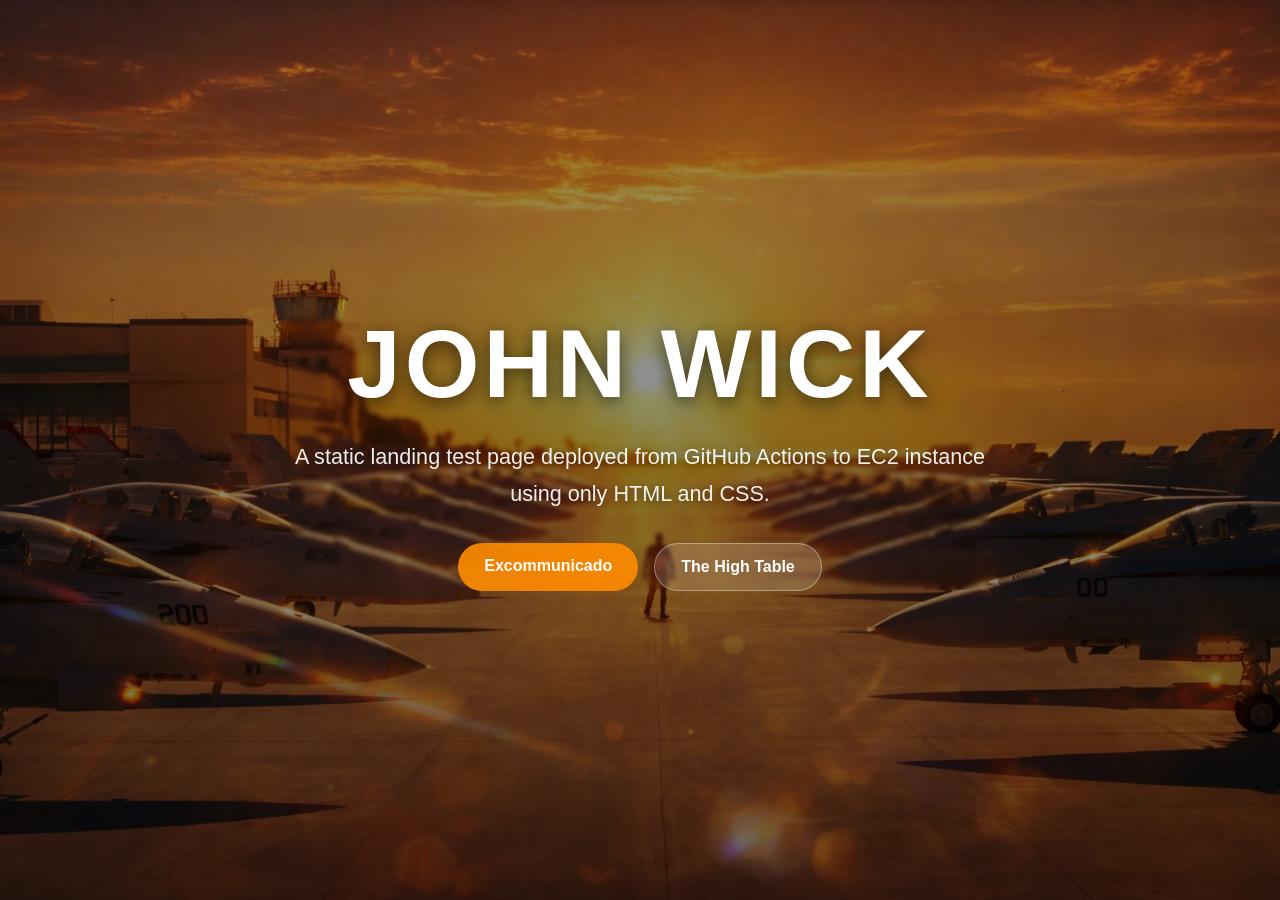
==== Top-gun/index.html @ e3bbd0b1 "Updated index.html in Testing To verify the workflow_run" ====
<!DOCTYPE html> 
<html lang="en"> 
<head>
  <meta charset="UTF-8" />
  <meta name="viewport" content="width=device-width, initial-scale=1.0" />
  <title>Baba Yaga</title>
  <link rel="stylesheet" href="style.css" />
</head>
<body> 
  <div class="overlay"></div>

  <main class="hero">
    <div class="content">
      <h1 class="title">John Wick</h1>
      <p class="subtitle">
          A static landing test page deployed from GitHub
        Actions to EC2 instance using only HTML and CSS.
      </p>

      <div class="actions">
        <a href="#" class="btn primary">Excommunicado</a>
        <a href="#" class="btn secondary">The High Table</a>
      </div>
    </div>
  </main>
</body>
</html>
---- Top-gun/style.css ----
* {
  margin: 0;
  padding: 0;
  box-sizing: border-box;
}

html, body {
  height: 100%;
  font-family: Arial, Helvetica, sans-serif;
}

body {
  position: relative;
  min-height: 100vh;
  background: url("assets/JW.jpg") center center / cover no-repeat fixed;
  color: white;
  overflow: hidden;
}

.overlay {
  position: absolute;
  inset: 0;
  background: linear-gradient(
    to bottom,
    rgba(0, 0, 0, 0.35),
    rgba(0, 0, 0, 0.55)
  );
  z-index: 1;
}

.hero {
  position: relative;
  z-index: 2;
  min-height: 100vh;
  display: flex;
  align-items: center;
  justify-content: center;
  padding: 40px;
}

.content {
  max-width: 900px;
  text-align: center;
  backdrop-filter: blur(2px);
}

.title {
  font-size: clamp(3rem, 8vw, 6rem);
  font-weight: 800;
  letter-spacing: 4px;
  text-transform: uppercase;
  margin-bottom: 20px;
  text-shadow: 0 4px 18px rgba(0, 0, 0, 0.6);
  animation: floatTitle 3.5s ease-in-out infinite;
}

.subtitle {
  max-width: 700px;
  margin: 0 auto 30px;
  font-size: clamp(1rem, 2vw, 1.35rem);
  line-height: 1.7;
  color: rgba(255, 255, 255, 0.92);
  text-shadow: 0 2px 10px rgba(0, 0, 0, 0.5);
}

.actions {
  display: flex;
  justify-content: center;
  gap: 16px;
  flex-wrap: wrap;
}

.btn {
  display: inline-block;
  padding: 14px 26px;
  border-radius: 999px;
  text-decoration: none;
  font-weight: 700;
  transition: transform 0.25s ease, opacity 0.25s ease, background 0.25s ease;
}

.btn:hover {
  transform: translateY(-2px);
}

.primary {
  background: rgba(255, 140, 0, 0.9);
  color: white;
}

.secondary {
  background: rgba(255, 255, 255, 0.15);
  color: white;
  border: 1px solid rgba(255, 255, 255, 0.35);
}

@keyframes floatTitle {
  0%   { transform: translateY(0px); }
  50%  { transform: translateY(-6px); }
  100% { transform: translateY(0px); }
}

@media (max-width: 768px) {
  body {
    background-attachment: scroll;
  }

  .content {
    padding: 0 10px;
  }

  .actions {
    flex-direction: column;
    align-items: center;
  }

  .btn {
    width: 220px;
    text-align: center;
  }
}
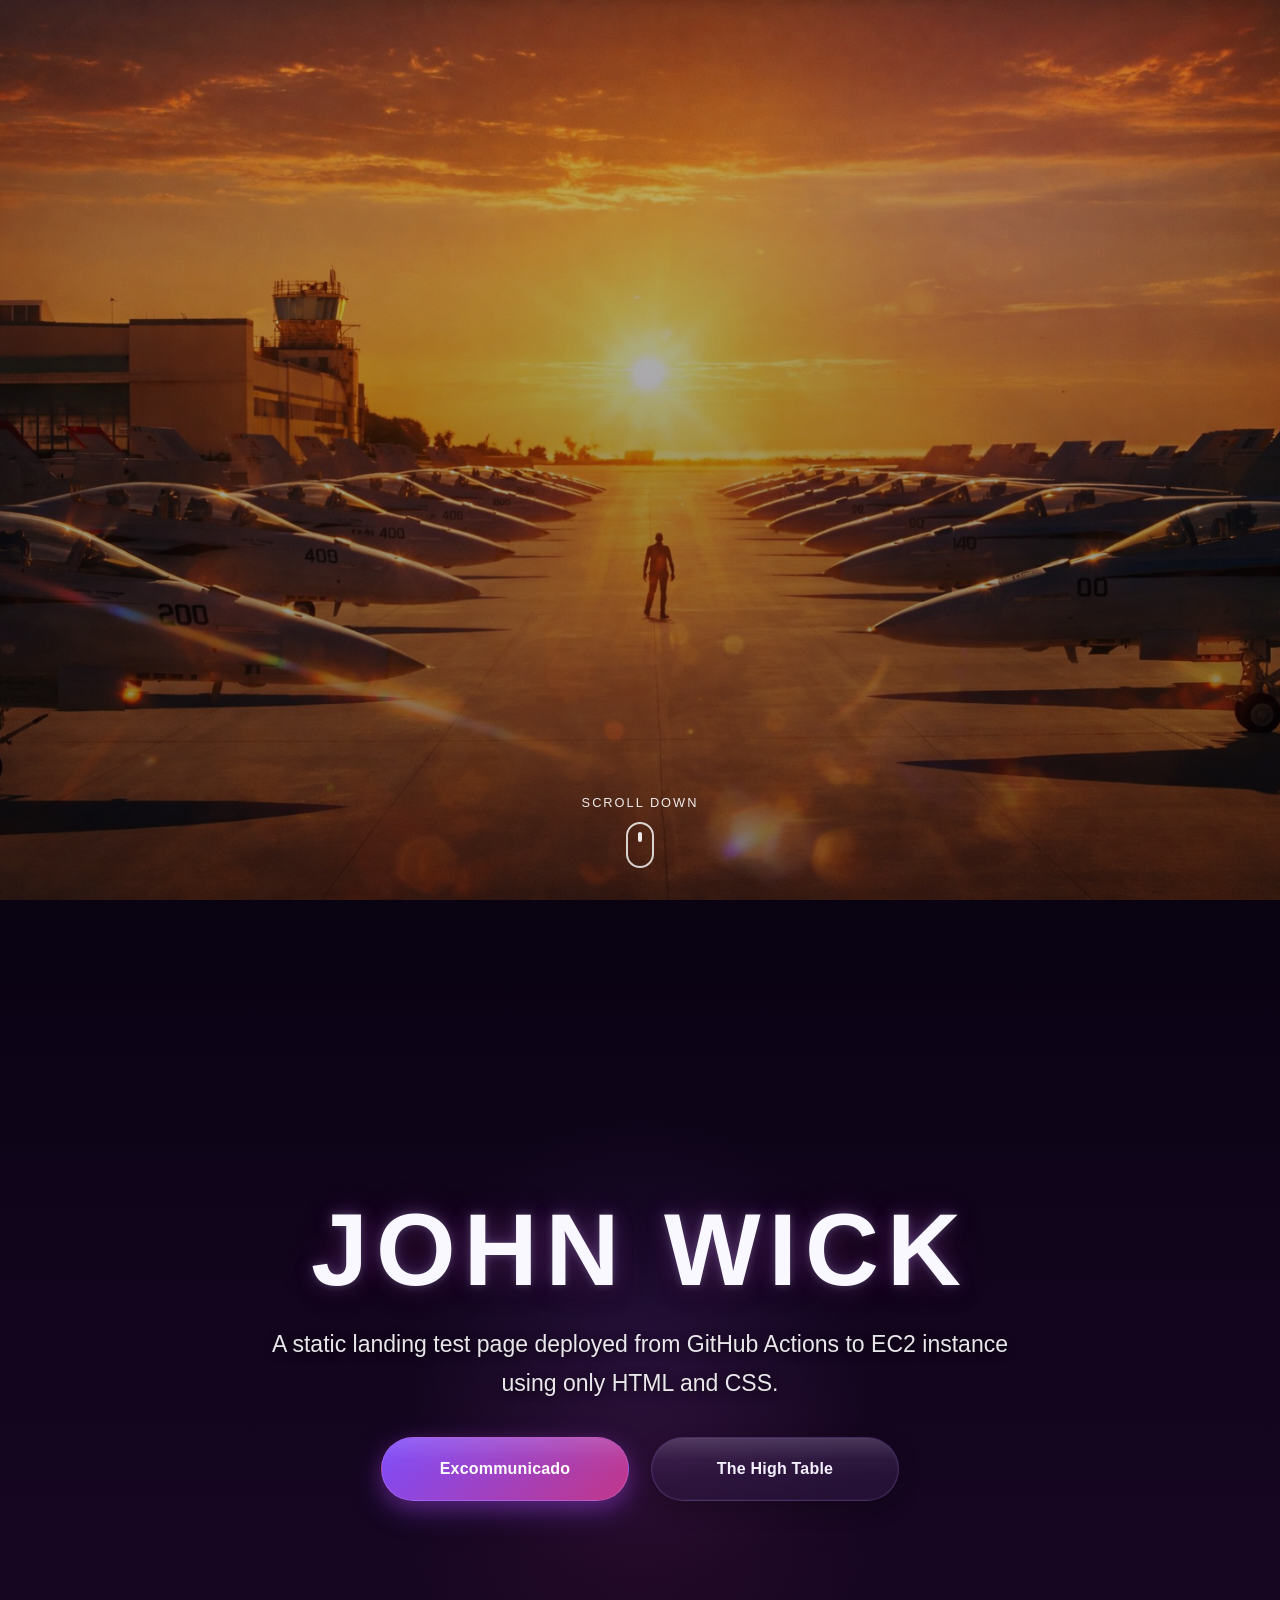
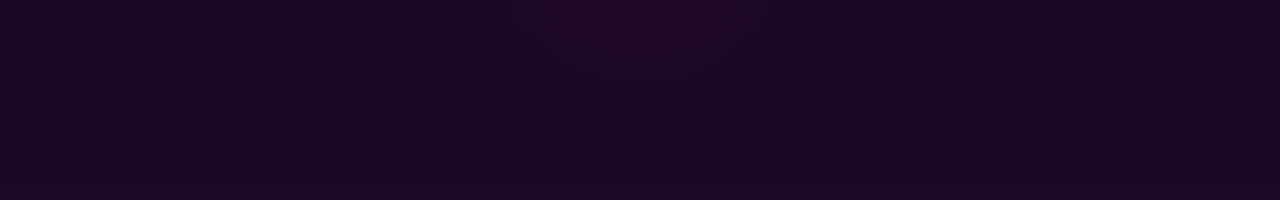
==== commit 7f6242d5: "Merge pull request #1 from ReubenSukumar/Test-Feature Adding features to the deployment branch" ====
--- a/Top-gun/index.html
+++ b/Top-gun/index.html
@@ -1,27 +1,36 @@
 <!DOCTYPE html> 
-<html lang="en"> 
+<html lang="en">
 <head>
-  <meta charset="UTF-8" />
+  <meta charset="UTF-8" /> 
   <meta name="viewport" content="width=device-width, initial-scale=1.0" />
-  <title>Baba Yaga</title>
+  <title>John Wick Landing Page</title>
   <link rel="stylesheet" href="style.css" />
 </head>
-<body> 
-  <div class="overlay"></div>
+<body>
+  <section class="hero-image">
+    <div class="hero-overlay"></div>
 
-  <main class="hero">
+    <div class="scroll-indicator">
+      <span>Scroll Down</span>
+      <div class="mouse">
+        <div class="wheel"></div>
+      </div>
+    </div>
+  </section>
+
+  <section class="hero-content">
     <div class="content">
       <h1 class="title">John Wick</h1>
       <p class="subtitle">
-          A static landing test page deployed from GitHub
-        Actions to EC2 instance using only HTML and CSS.
+        A static landing test page deployed from GitHub Actions to EC2 instance
+        using only HTML and CSS.
       </p>
 
       <div class="actions">
-        <a href="#" class="btn primary">Excommunicado</a>
-        <a href="#" class="btn secondary">The High Table</a>
+        <a href="excommunicado.html" class="btn primary">Excommunicado</a>
+        <a href="high-table.html" class="btn secondary">The High Table</a>
       </div>
     </div>
-  </main>
+  </section>
 </body>
 </html>
--- a/Top-gun/style.css
+++ b/Top-gun/style.css
@@ -1,121 +1,318 @@
+/* Reset */
 * {
   margin: 0;
   padding: 0;
   box-sizing: border-box;
 }
 
-html, body {
-  height: 100%;
+html {
+  scroll-behavior: smooth;
+}
+
+body {
   font-family: Arial, Helvetica, sans-serif;
-}
-
-body {
+  background: #090312;
+  color: #ffffff;
+  overflow-x: hidden;
+}
+
+/* First screen: image only */
+.hero-image {
   position: relative;
   min-height: 100vh;
-  background: url("assets/JW.jpg") center center / cover no-repeat fixed;
-  color: white;
-  overflow: hidden;
-}
-
-.overlay {
+  background:
+    linear-gradient(rgba(7, 2, 15, 0.12), rgba(7, 2, 15, 0.28)),
+    url("assets/JW.jpg") no-repeat center center/cover;
+  display: flex;
+  align-items: flex-end;
+  justify-content: center;
+}
+
+/* Soft overlay to preserve image visibility */
+.hero-overlay {
   position: absolute;
   inset: 0;
-  background: linear-gradient(
-    to bottom,
-    rgba(0, 0, 0, 0.35),
-    rgba(0, 0, 0, 0.55)
-  );
-  z-index: 1;
-}
-
-.hero {
+  background:
+    linear-gradient(to bottom, rgba(0, 0, 0, 0.08), rgba(0, 0, 0, 0.32)),
+    radial-gradient(circle at 78% 26%, rgba(120, 70, 255, 0.12), transparent 28%),
+    radial-gradient(circle at 50% 70%, rgba(255, 80, 50, 0.10), transparent 30%);
+  pointer-events: none;
+}
+
+/* Scroll indicator */
+.scroll-indicator {
   position: relative;
   z-index: 2;
+  margin-bottom: 32px;
+  display: flex;
+  flex-direction: column;
+  align-items: center;
+  gap: 12px;
+  color: rgba(255, 255, 255, 0.9);
+  letter-spacing: 2px;
+  font-size: 0.8rem;
+  text-transform: uppercase;
+  animation: fadeIndicator 2s ease-in-out infinite;
+}
+
+.mouse {
+  width: 28px;
+  height: 46px;
+  border: 2px solid rgba(255, 255, 255, 0.8);
+  border-radius: 20px;
+  position: relative;
+}
+
+.wheel {
+  width: 4px;
+  height: 10px;
+  background: rgba(255, 255, 255, 0.9);
+  border-radius: 10px;
+  position: absolute;
+  top: 8px;
+  left: 50%;
+  transform: translateX(-50%);
+  animation: wheelMove 1.6s ease-in-out infinite;
+}
+
+/* Second screen: revealed content */
+.hero-content {
   min-height: 100vh;
   display: flex;
   align-items: center;
   justify-content: center;
-  padding: 40px;
+  text-align: center;
+  padding: 60px 20px;
+  background:
+    linear-gradient(to bottom, #090312 0%, #12051d 45%, #1b0726 100%);
+  position: relative;
+}
+
+.hero-content::before {
+  content: "";
+  position: absolute;
+  inset: 0;
+  background:
+    radial-gradient(circle at center, rgba(140, 90, 255, 0.10), transparent 30%),
+    radial-gradient(circle at center 65%, rgba(220, 60, 120, 0.08), transparent 28%);
+  pointer-events: none;
 }
 
 .content {
-  max-width: 900px;
-  text-align: center;
-  backdrop-filter: blur(2px);
-}
-
+  position: relative;
+  z-index: 1;
+  max-width: 950px;
+  padding: 20px;
+  animation: fadeUp 1.2s ease;
+}
+
+/* Title */
 .title {
-  font-size: clamp(3rem, 8vw, 6rem);
-  font-weight: 800;
-  letter-spacing: 4px;
+  font-size: clamp(3rem, 8vw, 6.5rem);
+  font-weight: 900;
+  letter-spacing: 8px;
   text-transform: uppercase;
-  margin-bottom: 20px;
-  text-shadow: 0 4px 18px rgba(0, 0, 0, 0.6);
-  animation: floatTitle 3.5s ease-in-out infinite;
-}
-
+  line-height: 1;
+  margin-bottom: 24px;
+  color: #f9f7ff;
+  text-shadow:
+    0 0 8px rgba(255, 255, 255, 0.18),
+    0 0 20px rgba(136, 90, 255, 0.30),
+    0 0 36px rgba(210, 50, 120, 0.22),
+    0 6px 18px rgba(0, 0, 0, 0.7);
+  animation: titlePulse 3.8s ease-in-out infinite;
+}
+
+/* Subtitle */
 .subtitle {
-  max-width: 700px;
-  margin: 0 auto 30px;
-  font-size: clamp(1rem, 2vw, 1.35rem);
+  max-width: 760px;
+  margin: 0 auto 34px;
+  font-size: clamp(1rem, 1.8vw, 1.45rem);
   line-height: 1.7;
-  color: rgba(255, 255, 255, 0.92);
-  text-shadow: 0 2px 10px rgba(0, 0, 0, 0.5);
-}
-
+  font-weight: 500;
+  color: rgba(255, 255, 255, 0.9);
+  text-shadow: 0 2px 10px rgba(0, 0, 0, 0.7);
+}
+
+/* Buttons */
 .actions {
   display: flex;
   justify-content: center;
-  gap: 16px;
+  align-items: center;
+  gap: 22px;
   flex-wrap: wrap;
+  margin-top: 8px;
 }
 
 .btn {
-  display: inline-block;
-  padding: 14px 26px;
+  display: inline-flex;
+  align-items: center;
+  justify-content: center;
+  min-width: 248px;
+  height: 64px;
+  padding: 0 34px;
   border-radius: 999px;
   text-decoration: none;
-  font-weight: 700;
-  transition: transform 0.25s ease, opacity 0.25s ease, background 0.25s ease;
-}
-
-.btn:hover {
+  font-size: 1rem;
+  font-weight: 800;
+  letter-spacing: 0.2px;
+  cursor: pointer;
+  position: relative;
+  overflow: hidden;
+  transition:
+    transform 0.3s ease,
+    box-shadow 0.3s ease,
+    background 0.3s ease,
+    border-color 0.3s ease,
+    color 0.3s ease;
+  backdrop-filter: blur(10px);
+  -webkit-backdrop-filter: blur(10px);
+}
+
+/* Excommunicado button */
+.primary {
+  position: relative;
+  color: #ffffff;
+  border: 1px solid rgba(205, 145, 255, 0.35);
+  background: linear-gradient(135deg, #7c4dff 0%, #c43786 100%);
+  box-shadow:
+    0 10px 28px rgba(120, 70, 255, 0.35),
+    0 6px 20px rgba(196, 55, 134, 0.25);
+}
+
+.primary::after {
+  content: "";
+  position: absolute;
+  inset: -6px;
+  border-radius: inherit;
+  background: linear-gradient(135deg, #7c4dff, #c43786);
+  filter: blur(16px);
+  opacity: 0.45;
+  z-index: -1;
+  transition: opacity 0.3s ease;
+}
+
+.primary:hover {
+  transform: translateY(-3px) scale(1.03);
+}
+
+.primary:hover::after {
+  opacity: 0.75;
+}
+
+/* The High Table button */
+.secondary {
+  color: #f4f0ff;
+  border: 1px solid rgba(180, 145, 255, 0.20);
+  background: linear-gradient(
+    180deg,
+    rgba(74, 44, 102, 0.42) 0%,
+    rgba(46, 24, 66, 0.58) 100%
+  );
+  box-shadow:
+    0 0 0 1px rgba(255, 255, 255, 0.03) inset,
+    0 8px 22px rgba(0, 0, 0, 0.24);
+}
+
+.secondary:hover {
   transform: translateY(-2px);
 }
 
-.primary {
-  background: rgba(255, 140, 0, 0.9);
-  color: white;
-}
-
-.secondary {
-  background: rgba(255, 255, 255, 0.15);
-  color: white;
-  border: 1px solid rgba(255, 255, 255, 0.35);
-}
-
-@keyframes floatTitle {
-  0%   { transform: translateY(0px); }
-  50%  { transform: translateY(-6px); }
-  100% { transform: translateY(0px); }
-}
-
+/* Optional subtle shine */
+.btn::before {
+  content: "";
+  position: absolute;
+  inset: 0;
+  border-radius: inherit;
+  background: linear-gradient(
+    to bottom,
+    rgba(255, 255, 255, 0.14),
+    rgba(255, 255, 255, 0.02) 35%,
+    transparent 60%
+  );
+  pointer-events: none;
+}
+
+/* Animations */
+@keyframes fadeUp {
+  from {
+    opacity: 0;
+    transform: translateY(28px);
+  }
+  to {
+    opacity: 1;
+    transform: translateY(0);
+  }
+}
+
+@keyframes titlePulse {
+  0%, 100% {
+    transform: scale(1);
+    text-shadow:
+      0 0 8px rgba(255, 255, 255, 0.18),
+      0 0 20px rgba(136, 90, 255, 0.30),
+      0 0 36px rgba(210, 50, 120, 0.22),
+      0 6px 18px rgba(0, 0, 0, 0.7);
+  }
+  50% {
+    transform: scale(1.02);
+    text-shadow:
+      0 0 10px rgba(255, 255, 255, 0.24),
+      0 0 24px rgba(150, 100, 255, 0.38),
+      0 0 44px rgba(220, 60, 130, 0.30),
+      0 6px 20px rgba(0, 0, 0, 0.82);
+  }
+}
+
+@keyframes wheelMove {
+  0% {
+    opacity: 1;
+    top: 8px;
+  }
+  50% {
+    opacity: 0.6;
+    top: 16px;
+  }
+  100% {
+    opacity: 1;
+    top: 8px;
+  }
+}
+
+@keyframes fadeIndicator {
+  0%, 100% {
+    opacity: 0.65;
+  }
+  50% {
+    opacity: 1;
+  }
+}
+
+/* Responsive */
 @media (max-width: 768px) {
-  body {
-    background-attachment: scroll;
-  }
-
-  .content {
-    padding: 0 10px;
+  .title {
+    letter-spacing: 4px;
+  }
+
+  .subtitle {
+    font-size: 1rem;
+    line-height: 1.6;
   }
 
   .actions {
     flex-direction: column;
     align-items: center;
+    gap: 16px;
   }
 
   .btn {
-    width: 220px;
+    width: 240px;
+    min-width: 240px;
+    height: 60px;
     text-align: center;
   }
-}
+
+  .scroll-indicator {
+    margin-bottom: 24px;
+  }
+}
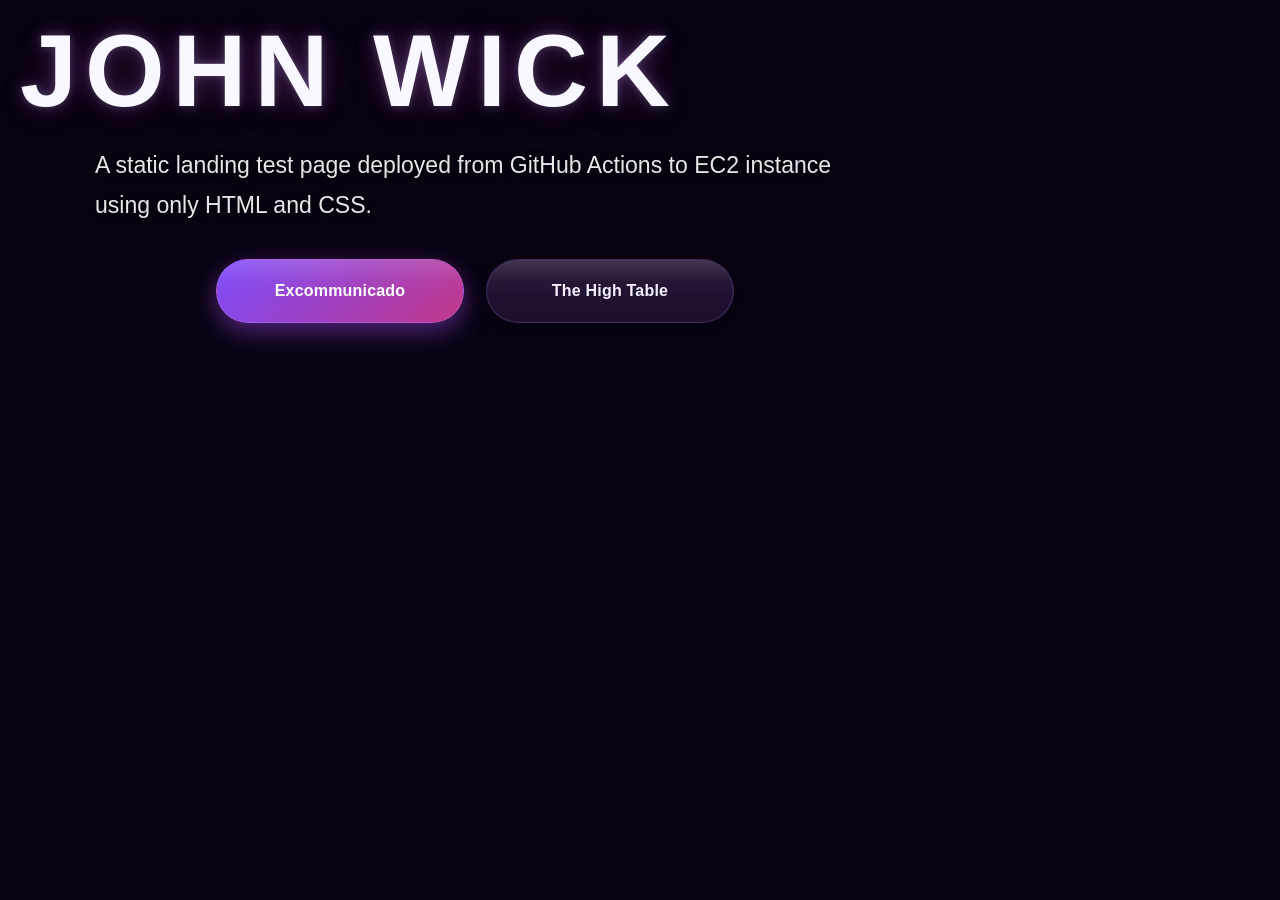
==== commit aafe6167: "Updated index.html To trace the commit issue" ====
--- a/Top-gun/index.html
+++ b/Top-gun/index.html
@@ -1,36 +1,27 @@
 <!DOCTYPE html> 
-<html lang="en">
+<html lang="en"> 
 <head>
-  <meta charset="UTF-8" /> 
+  <meta charset="UTF-8" />
   <meta name="viewport" content="width=device-width, initial-scale=1.0" />
-  <title>John Wick Landing Page</title>
+  <title>BoggeyMan</title>
   <link rel="stylesheet" href="style.css" />
 </head>
-<body>
-  <section class="hero-image">
-    <div class="hero-overlay"></div>
+<body> 
+  <div class="overlay"></div>
 
-    <div class="scroll-indicator">
-      <span>Scroll Down</span>
-      <div class="mouse">
-        <div class="wheel"></div>
-      </div>
-    </div>
-  </section>
-
-  <section class="hero-content">
+  <main class="hero">
     <div class="content">
       <h1 class="title">John Wick</h1>
       <p class="subtitle">
-        A static landing test page deployed from GitHub Actions to EC2 instance
-        using only HTML and CSS.
+          A static landing test page deployed from GitHub
+        Actions to EC2 instance using only HTML and CSS.
       </p>
 
       <div class="actions">
-        <a href="excommunicado.html" class="btn primary">Excommunicado</a>
-        <a href="high-table.html" class="btn secondary">The High Table</a>
+        <a href="#" class="btn primary">Excommunicado</a>
+        <a href="#" class="btn secondary">The High Table</a>
       </div>
     </div>
-  </section>
+  </main>
 </body>
 </html>
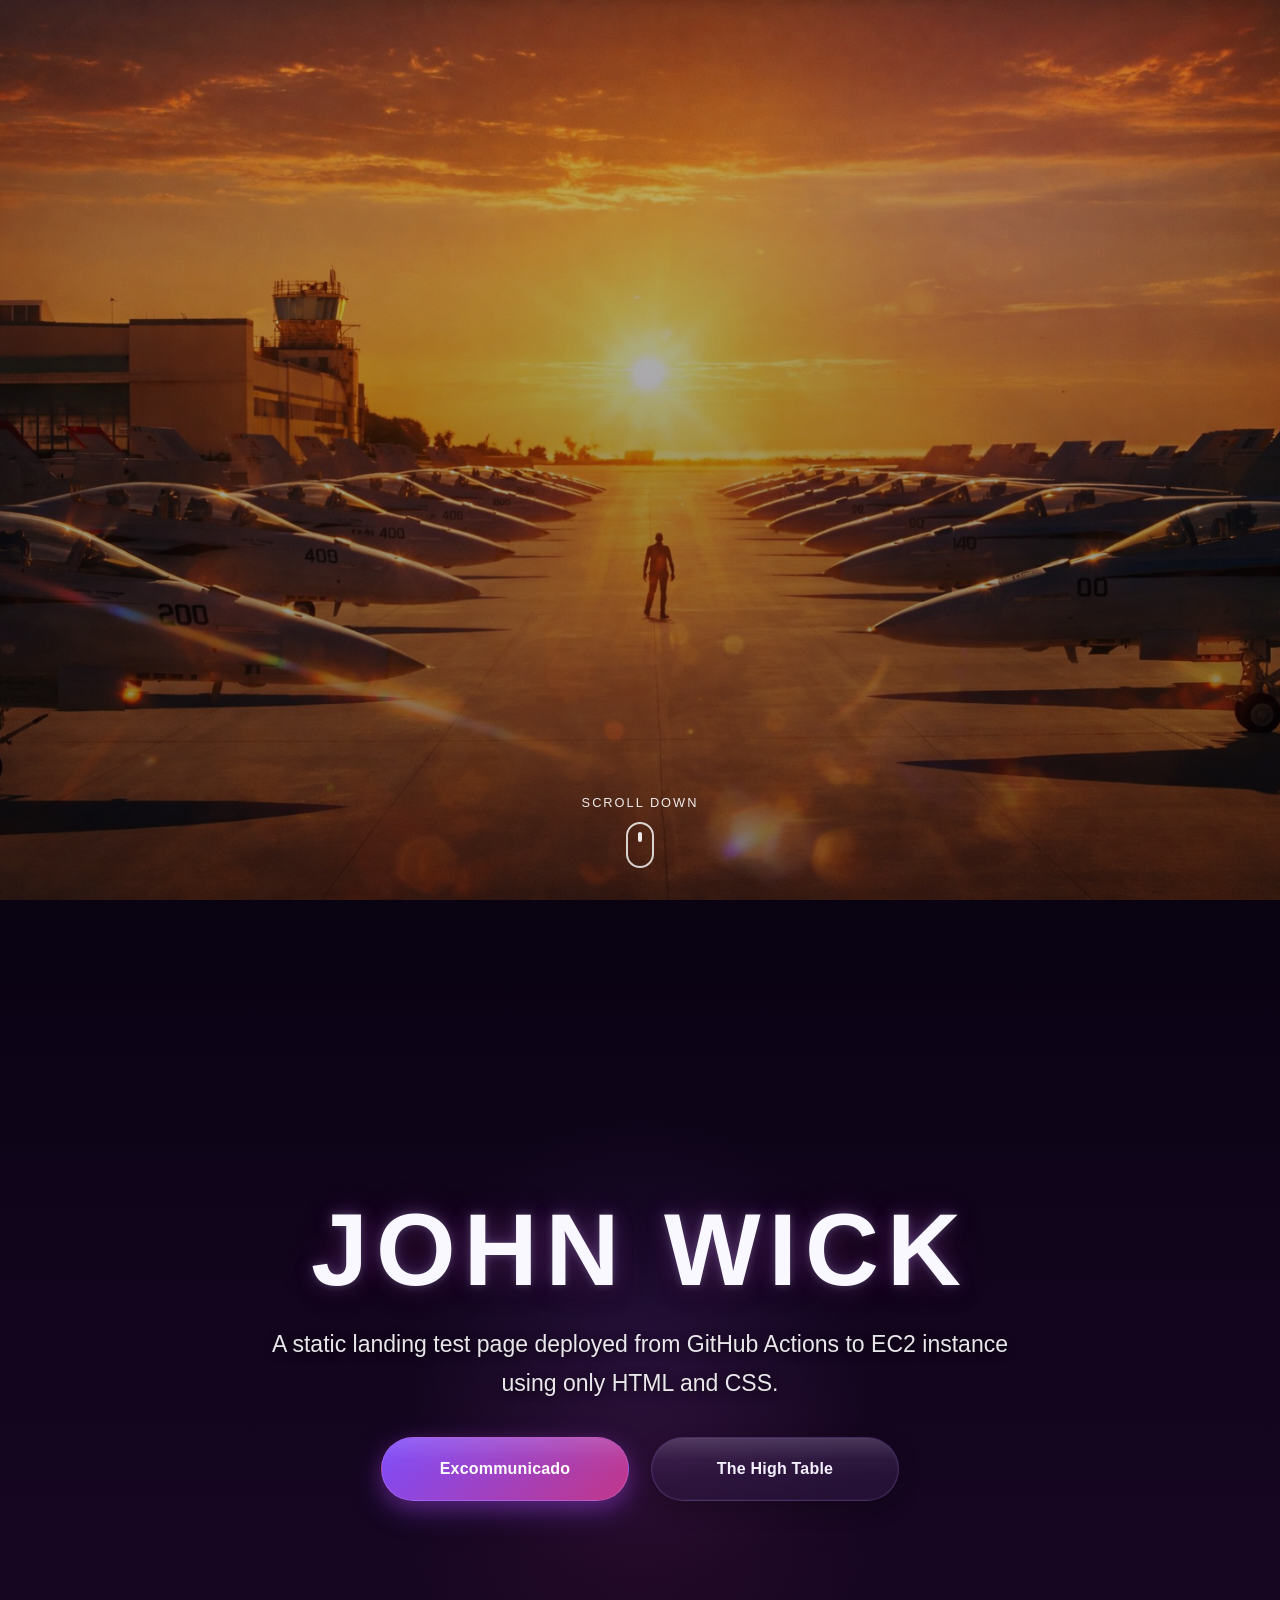
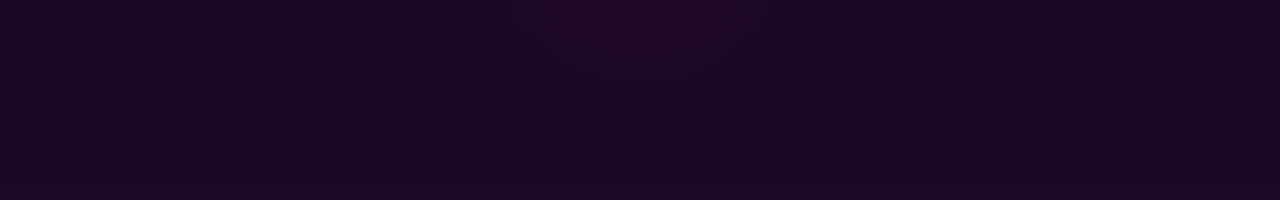
==== commit 5c024585: "Updated index.html in Test-Feature v1.2 To Test the newly merged Deployment branch" ====
--- a/Top-gun/index.html
+++ b/Top-gun/index.html
@@ -1,27 +1,36 @@
-<!DOCTYPE html> 
+<!DOCTYPE html>
 <html lang="en"> 
-<head>
-  <meta charset="UTF-8" />
+<head> 
+  <meta charset="UTF-8" /> 
   <meta name="viewport" content="width=device-width, initial-scale=1.0" />
-  <title>BoggeyMan</title>
+  <title>John Wick Landing Page</title>
   <link rel="stylesheet" href="style.css" />
-</head>
-<body> 
-  <div class="overlay"></div>
+</head> 
+<body>
+  <section class="hero-image">
+    <div class="hero-overlay"></div>
 
-  <main class="hero">
+    <div class="scroll-indicator">
+      <span>Scroll Down</span>
+      <div class="mouse">
+        <div class="wheel"></div>
+      </div>
+    </div>
+  </section>
+
+  <section class="hero-content">
     <div class="content">
       <h1 class="title">John Wick</h1>
       <p class="subtitle">
-          A static landing test page deployed from GitHub
-        Actions to EC2 instance using only HTML and CSS.
+        A static landing test page deployed from GitHub Actions to EC2 instance
+        using only HTML and CSS.
       </p>
 
       <div class="actions">
-        <a href="#" class="btn primary">Excommunicado</a>
-        <a href="#" class="btn secondary">The High Table</a>
+        <a href="excommunicado.html" class="btn primary">Excommunicado</a>
+        <a href="high-table.html" class="btn secondary">The High Table</a>
       </div>
     </div>
-  </main>
+  </section>
 </body>
 </html>
